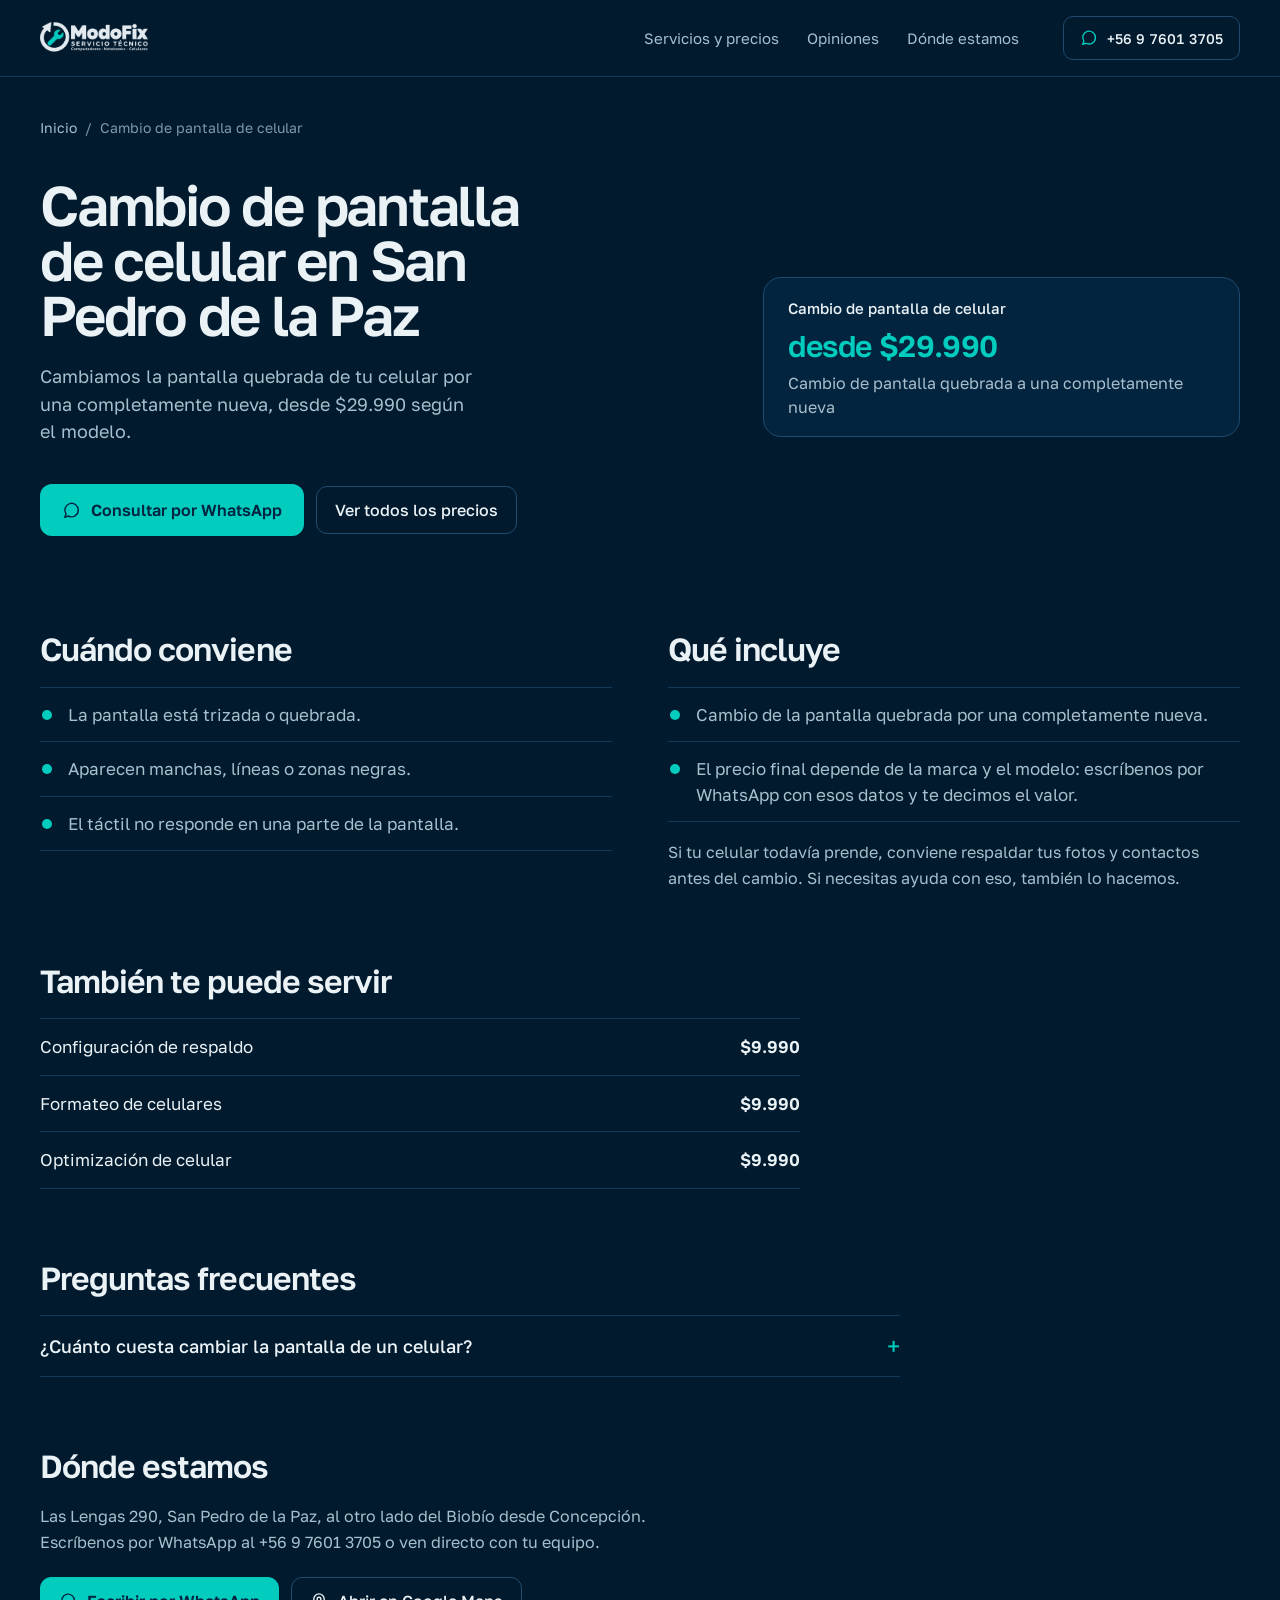
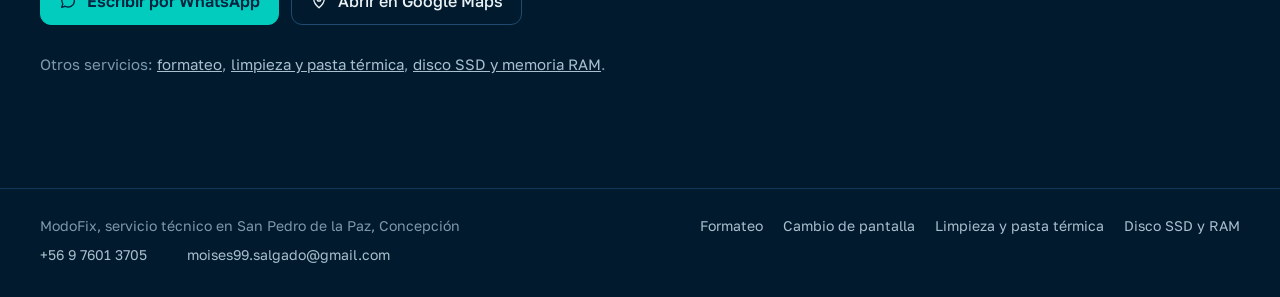
==== cambio-pantalla-celular/index.html @ fa720b04 "Páginas por servicio: formateo, cambio de pantalla, limpieza y pasta térmica, disco SSD y RAM Cada p" ====
<!doctype html>
<html lang="es-CL">
<head>
<meta charset="utf-8">
<meta name="viewport" content="width=device-width, initial-scale=1">
<title>Cambio de pantalla de celular en San Pedro de la Paz | ModoFix</title>
<meta name="description" content="Cambio de pantalla de celular en San Pedro de la Paz desde $29.990, por una pantalla nueva. Envía tu modelo por WhatsApp.">
<link rel="canonical" href="https://modofix.cl/cambio-pantalla-celular/">
<script type="application/ld+json">{"@context":"https://schema.org","@type":"Service","name":"Cambio de pantalla de celular en San Pedro de la Paz","serviceType":"Cambio de pantalla de celular","url":"https://modofix.cl/cambio-pantalla-celular/","description":"Cambiamos la pantalla quebrada de tu celular por una completamente nueva, desde $29.990 según el modelo.","provider":{"@type":"LocalBusiness","@id":"https://modofix.cl/#negocio","name":"ModoFix","url":"https://modofix.cl/","telephone":"+56976013705","address":{"@type":"PostalAddress","streetAddress":"Las Lengas 290","addressLocality":"San Pedro de la Paz","addressRegion":"Región del Biobío","addressCountry":"CL"}},"areaServed":[{"@type":"City","name":"San Pedro de la Paz"},{"@type":"City","name":"Concepción"}],"offers":[{"@type":"Offer","priceCurrency":"CLP","itemOffered":{"@type":"Service","name":"Cambio de pantalla de celular","description":"Cambio de pantalla quebrada a una completamente nueva"},"priceSpecification":{"@type":"PriceSpecification","minPrice":29990,"priceCurrency":"CLP"}}]}</script>
<script type="application/ld+json">{"@context":"https://schema.org","@type":"BreadcrumbList","itemListElement":[{"@type":"ListItem","position":1,"name":"Inicio","item":"https://modofix.cl/"},{"@type":"ListItem","position":2,"name":"Cambio de pantalla de celular","item":"https://modofix.cl/cambio-pantalla-celular/"}]}</script>
<script type="application/ld+json">{"@context":"https://schema.org","@type":"FAQPage","mainEntity":[{"@type":"Question","name":"¿Cuánto cuesta cambiar la pantalla de un celular?","acceptedAnswer":{"@type":"Answer","text":"El cambio de pantalla de celular parte en $29.990 y se cambia la pantalla quebrada por una completamente nueva. El precio final depende del modelo: escríbenos por WhatsApp con la marca y el modelo de tu celular y te decimos el valor."}}]}</script>
<meta name="theme-color" content="#011A2E">
<meta property="og:type" content="website">
<meta property="og:locale" content="es_CL">
<meta property="og:site_name" content="ModoFix">
<meta property="og:url" content="https://modofix.cl/cambio-pantalla-celular/">
<meta property="og:title" content="Cambio de pantalla de celular en San Pedro de la Paz | ModoFix">
<meta property="og:description" content="Cambio de pantalla de celular en San Pedro de la Paz desde $29.990, por una pantalla nueva. Envía tu modelo por WhatsApp.">
<meta property="og:image" content="https://modofix.cl/assets/img/og.jpg">
<meta property="og:image:width" content="1200">
<meta property="og:image:height" content="630">
<meta property="og:image:alt" content="ModoFix, servicio técnico de computadores, notebooks y celulares en San Pedro de la Paz">
<meta name="twitter:card" content="summary_large_image">
<link rel="icon" href="/assets/img/favicon.png" sizes="48x48">
<link rel="apple-touch-icon" href="/assets/img/apple-touch-icon.png">
<link rel="preconnect" href="https://fonts.googleapis.com">
<link rel="preconnect" href="https://fonts.gstatic.com" crossorigin>
<link href="https://fonts.googleapis.com/css2?family=Golos+Text:wght@400;500;600;700&amp;display=swap" rel="stylesheet">
<link rel="stylesheet" href="/assets/css/site.css">
<script>document.documentElement.classList.add('js');</script>
</head>
<body>
<div class="mf">
<a class="mf-skip" href="#main">Saltar al contenido</a>
<header class="mf-top">
  <div class="mf-wrap mf-top__in">
    <a class="mf-brand" href="/" aria-label="ModoFix, inicio"><img class="mf-logo" src="/assets/img/modofix-logo-claro.png" width="569" height="168" alt="ModoFix"></a>
    <nav class="mf-nav" aria-label="Secciones">
      <a href="/#servicios">Servicios y precios</a>
      <a href="/#opiniones">Opiniones</a>
      <a href="/#ubicacion">Dónde estamos</a>
    </nav>
    <a class="mf-top__wa" href="https://wa.me/56976013705" target="_blank" rel="noopener"><svg viewBox="0 0 24 24" fill="none" stroke="currentColor" stroke-width="1.8" stroke-linecap="round" stroke-linejoin="round" aria-hidden="true"><path d="M20.5 11.6a8.4 8.4 0 0 1-12.3 7.4L3.5 20.5l1.6-4.5a8.4 8.4 0 1 1 15.4-4.4z"></path></svg><span>+56 9 7601 3705</span></a>
  </div>
</header>
<main id="main" class="mf-svc">
  <div class="mf-wrap">
    <nav class="mf-crumbs" aria-label="Ruta"><a href="/">Inicio</a><span aria-hidden="true">/</span><span aria-current="page">Cambio de pantalla de celular</span></nav>
    <div class="mf-svc__top">
      <div>
        <h1 class="mf-h1 mf-svc__h1">Cambio de pantalla de celular en San Pedro de la Paz</h1>
        <p class="mf-sub">Cambiamos la pantalla quebrada de tu celular por una completamente nueva, desde $29.990 según el modelo.</p>
        <div class="mf-404__actions">
          <a class="mf-cta" href="https://wa.me/56976013705?text=Hola%20ModoFix%2C%20quiero%20cambiar%20la%20pantalla%20de%20mi%20celular.%20Marca%20y%20modelo%3A%20" target="_blank" rel="noopener"><svg viewBox="0 0 24 24" fill="none" stroke="currentColor" stroke-width="1.8" stroke-linecap="round" stroke-linejoin="round" aria-hidden="true"><path d="M20.5 11.6a8.4 8.4 0 0 1-12.3 7.4L3.5 20.5l1.6-4.5a8.4 8.4 0 1 1 15.4-4.4z"></path></svg>Consultar por WhatsApp</a>
          <a class="mf-btn" href="/#servicios">Ver todos los precios</a>
        </div>
      </div>
      <div class="mf-card mf-svc__price"><dl><div class="mf-card__row"><dt>Cambio de pantalla de celular</dt><dd><strong>desde $29.990</strong>Cambio de pantalla quebrada a una completamente nueva</dd></div></dl></div>
    </div>

    <section class="mf-svc__grid" aria-label="Detalle del servicio">
      <div class="mf-svc__sec">
        <h2 class="mf-svc__h2">Cuándo conviene</h2>
        <ul class="mf-svc__list"><li>La pantalla está trizada o quebrada.</li><li>Aparecen manchas, líneas o zonas negras.</li><li>El táctil no responde en una parte de la pantalla.</li></ul>
      </div>
      <div class="mf-svc__sec">
        <h2 class="mf-svc__h2">Qué incluye</h2>
        <ul class="mf-svc__list"><li>Cambio de la pantalla quebrada por una completamente nueva.</li><li>El precio final depende de la marca y el modelo: escríbenos por WhatsApp con esos datos y te decimos el valor.</li></ul>
        <p class="mf-svc__note">Si tu celular todavía prende, conviene respaldar tus fotos y contactos antes del cambio. Si necesitas ayuda con eso, también lo hacemos.</p>
      </div>
    </section>

    <section class="mf-svc__sec mf-svc__rel" aria-labelledby="rel-h">
      <h2 class="mf-svc__h2" id="rel-h">También te puede servir</h2>
      <ul class="mf-svc__rows"><li><span>Configuración de respaldo</span><span class="mf-svc__p">$9.990</span></li><li><span>Formateo de celulares</span><span class="mf-svc__p">$9.990</span></li><li><span>Optimización de celular</span><span class="mf-svc__p">$9.990</span></li></ul>
    </section>

    <section class="mf-svc__sec" aria-labelledby="faq-h"><h2 class="mf-svc__h2" id="faq-h">Preguntas frecuentes</h2><div class="mf-faq__list"><details class="mf-faq__item"><summary>¿Cuánto cuesta cambiar la pantalla de un celular?</summary><p>El cambio de pantalla de celular parte en $29.990 y se cambia la pantalla quebrada por una completamente nueva. El precio final depende del modelo: escríbenos por WhatsApp con la marca y el modelo de tu celular y te decimos el valor.</p></details></div></section>

    <section class="mf-svc__sec mf-svc__where" aria-labelledby="where-h">
      <h2 class="mf-svc__h2" id="where-h">Dónde estamos</h2>
      <p class="mf-svc__note">Las Lengas 290, San Pedro de la Paz, al otro lado del Biobío desde Concepción. Escríbenos por WhatsApp al +56 9 7601 3705 o ven directo con tu equipo.</p>
      <div class="mf-404__actions">
        <a class="mf-btn mf-btn--teal" href="https://wa.me/56976013705?text=Hola%20ModoFix%2C%20quiero%20cambiar%20la%20pantalla%20de%20mi%20celular.%20Marca%20y%20modelo%3A%20" target="_blank" rel="noopener"><svg viewBox="0 0 24 24" fill="none" stroke="currentColor" stroke-width="1.8" stroke-linecap="round" stroke-linejoin="round" aria-hidden="true"><path d="M20.5 11.6a8.4 8.4 0 0 1-12.3 7.4L3.5 20.5l1.6-4.5a8.4 8.4 0 1 1 15.4-4.4z"></path></svg>Escribir por WhatsApp</a>
        <a class="mf-btn" href="https://www.google.com/maps/search/?api=1&amp;query=Las+Lengas+290%2C+San+Pedro+de+la+Paz" target="_blank" rel="noopener"><svg viewBox="0 0 24 24" fill="none" stroke="currentColor" stroke-width="1.8" stroke-linecap="round" stroke-linejoin="round" aria-hidden="true"><path d="M12 21s-7-6.2-7-11.5a7 7 0 0 1 14 0C19 14.8 12 21 12 21z"></path><circle cx="12" cy="9.5" r="2.5"></circle></svg>Abrir en Google Maps</a>
      </div>
      <p class="mf-svc__more">Otros servicios: <a href="/formateo-notebook-pc/">formateo</a>, <a href="/limpieza-pasta-termica/">limpieza y pasta térmica</a>, <a href="/disco-ssd-memoria-ram/">disco SSD y memoria RAM</a>.</p>
    </section>
  </div>
</main>
<footer class="mf-foot2">
  <div class="mf-wrap mf-foot2__in">
    <p>ModoFix, servicio técnico en San Pedro de la Paz, Concepción</p>
    <nav class="mf-foot2__nav" aria-label="Servicios"><a href="/formateo-notebook-pc/">Formateo</a><a href="/cambio-pantalla-celular/">Cambio de pantalla</a><a href="/limpieza-pasta-termica/">Limpieza y pasta térmica</a><a href="/disco-ssd-memoria-ram/">Disco SSD y RAM</a></nav>
    <p><a href="https://wa.me/56976013705" target="_blank" rel="noopener">+56 9 7601 3705</a><span aria-hidden="true">  </span><a href="mailto:moises99.salgado@gmail.com">moises99.salgado@gmail.com</a></p>
  </div>
</footer>
</div>
</body>
</html>
---- assets/css/site.css ----
/* modofix.cl · estilos del sitio (diseño Buscador con portada Despiece) */
.mf {
  --bg: #011A2E;
  --bg-2: #00162A;
  --panel: #03243F;
  --raise: #082F50;
  --line: #12395A;
  --line-2: #1F4B70;
  --text: #EAF2F6;
  --text-2: #A9BFCD;
  --text-3: #7F99AC;
  --teal: #01CCBD;
  --teal-2: #6FE6DC;
  --navy: #012541;
  --bubble: #0C3A57;
  min-height: 100vh;
  background: var(--bg);
  color: var(--text);
  font-family: 'Golos Text', system-ui, -apple-system, 'Segoe UI', sans-serif;
  font-size: 16px;
  line-height: 1.5;
  -webkit-font-smoothing: antialiased;
}
.mf *, .mf *::before, .mf *::after { box-sizing: border-box; }
:where(.mf) :where(h1, h2, h3, p, ul, ol, dl, dd, figure, blockquote) { margin: 0; }
:where(.mf) :where(ul, ol) { padding: 0; list-style: none; }
:where(.mf) a { color: inherit; }
:where(.mf) :where(button, input, textarea) { font: inherit; color: inherit; }
.mf a:focus-visible, .mf button:focus-visible { outline: 2px solid var(--teal); outline-offset: 2px; }
.mf-wrap { max-width: 1264px; margin: 0 auto; padding: 0 32px; }
.mf-sr { position: absolute; width: 1px; height: 1px; overflow: hidden; clip: rect(0 0 0 0); white-space: nowrap; }
.mf svg { flex: none; }

/* header */
.mf-top { border-bottom: 1px solid var(--line); }
.mf-top__in { display: flex; align-items: center; gap: 24px; min-height: 76px; }
.mf-logo { display: block; height: 32px; width: auto; }
.mf-top__note { margin-left: auto; font-size: 14px; color: var(--text-2); }
.mf-top__wa {
  display: inline-flex; align-items: center; gap: 9px; min-height: 44px; padding: 0 16px;
  border: 1px solid var(--line-2); border-radius: 10px; text-decoration: none;
  font-size: 14px; font-weight: 500; font-variant-numeric: tabular-nums; transition: border-color .15s, background-color .15s;
}
.mf-top__wa svg { width: 18px; height: 18px; color: var(--teal); }
.mf-top__wa:hover { border-color: var(--teal); background: var(--raise); }

/* hero */
.mf-hero { padding: 76px 0 0; }
.mf-hero__head { display: grid; grid-template-columns: minmax(0, 7fr) minmax(0, 5fr); column-gap: 56px; align-items: end; }
.mf-h1 { font-weight: 600; font-size: 72px; line-height: .98; letter-spacing: -0.04em; text-wrap: balance; }
.mf-sub { max-width: 42ch; padding-bottom: 8px; font-size: 18px; line-height: 1.55; color: var(--text-2); text-wrap: pretty; }
.mf-work { display: grid; grid-template-columns: minmax(0, 1fr) 384px; column-gap: 28px; align-items: start; margin-top: 48px; }
.mf-main { min-width: 0; }

/* the palette */
.mf-pal {
  background: var(--panel); border: 1px solid var(--line-2); border-radius: 18px; overflow: hidden;
  box-shadow: inset 0 1px 0 rgba(255, 255, 255, .05), 0 48px 90px -48px rgba(0, 0, 0, .75);
  transition: border-color .2s, box-shadow .2s;
}
.mf-pal:focus-within {
  border-color: rgba(1, 204, 189, .7);
  box-shadow: inset 0 1px 0 rgba(255, 255, 255, .05), 0 0 0 4px rgba(1, 204, 189, .14), 0 48px 90px -48px rgba(0, 0, 0, .75);
}
.mf-search { display: flex; align-items: center; gap: 14px; min-height: 74px; padding: 0 16px 0 24px; border-bottom: 1px solid var(--line); }
.mf-search > svg { width: 22px; height: 22px; color: var(--text-3); }
.mf-input {
  flex: 1; min-width: 0; height: 72px; padding: 0; border: 0; background: transparent; outline: none;
  font-size: 22px; letter-spacing: -0.01em; caret-color: var(--teal);
}
.mf-input::placeholder { color: var(--text-3); opacity: 1; }
.mf-clear {
  display: inline-flex; align-items: center; gap: 10px; min-height: 40px; padding: 0 8px 0 12px; cursor: pointer;
  border: 0; border-radius: 8px; background: transparent; color: var(--text-2); font-size: 14px;
}
.mf-clear:hover { background: var(--raise); color: var(--text); }
.mf-kbd {
  display: inline-grid; place-items: center; min-width: 26px; height: 24px; padding: 0 7px;
  border: 1px solid var(--line-2); border-bottom-width: 2px; border-radius: 6px; background: var(--raise);
  color: var(--text-2); font-size: 12px; font-weight: 500; line-height: 1;
}
.mf-scopes { display: flex; gap: 8px; padding: 12px 16px; border-bottom: 1px solid var(--line); overflow-x: auto; scrollbar-width: none; }
.mf-scopes::-webkit-scrollbar { display: none; }
.mf-scope {
  flex: none; display: inline-flex; align-items: center; gap: 8px; min-height: 38px; padding: 0 13px; cursor: pointer;
  border: 1px solid var(--line-2); border-radius: 999px; background: transparent; color: var(--text-2);
  font-size: 14px; font-weight: 500; transition: background-color .15s, color .15s, border-color .15s;
}
.mf-scope span { color: var(--text-3); font-variant-numeric: tabular-nums; }
.mf-scope:hover { border-color: var(--text-3); color: var(--text); }
.mf-scope[aria-pressed="true"] { background: var(--text); border-color: var(--text); color: var(--navy); }
.mf-scope[aria-pressed="true"] span { color: #3D566A; }

.mf-results { min-height: 180px; }
.mf-boot { display: grid; gap: 12px; padding: 22px 24px 26px; font-size: 15px; color: var(--text-2); }
.mf-boot__line { display: flex; align-items: center; gap: 12px; opacity: .3; transition: opacity .3s; }
.mf-boot__line.is-now, .mf-boot__line.is-done { opacity: 1; }
.mf-boot__line b { margin-left: auto; font-weight: 600; color: var(--text); font-variant-numeric: tabular-nums; }
.mf-boot__icon { position: relative; width: 18px; height: 18px; border-radius: 50%; border: 2px solid var(--line-2); }
.mf-boot__line.is-now .mf-boot__icon { border-color: var(--line-2); border-top-color: var(--teal); }
.mf-boot__line.is-done .mf-boot__icon { border-color: var(--teal); background: var(--teal); }
.mf-boot__line.is-done .mf-boot__icon::after {
  content: ''; position: absolute; left: 4px; top: 4px; width: 7px; height: 4px;
  border: 2px solid var(--navy); border-top: 0; border-right: 0; transform: rotate(-45deg);
}
.mf-list { padding: 8px; }
.mf-group + .mf-group { margin-top: 4px; }
.mf-group__h { display: flex; justify-content: space-between; gap: 12px; padding: 12px 14px 6px; font-size: 13px; font-weight: 500; color: var(--text-3); }
.mf-row {
  display: grid; grid-template-columns: 24px minmax(0, 1fr) auto 64px; align-items: center; column-gap: 16px;
  width: 100%; padding: 11px 14px; cursor: pointer; text-align: left;
  border: 0; border-radius: 11px; background: transparent;
}
.mf-row.is-active { background: var(--raise); box-shadow: inset 0 0 0 1px var(--line-2); }
.mf-tick { display: grid; place-items: center; width: 22px; height: 22px; border-radius: 50%; border: 1.5px solid var(--line-2); transition: background-color .15s, border-color .15s; }
.mf-row.is-active .mf-tick { border-color: var(--text-3); }
.mf-row.is-on .mf-tick { border-color: var(--teal); background: var(--teal); }
.mf-row.is-on .mf-tick::after {
  content: ''; width: 9px; height: 5px; border: 2px solid var(--navy); border-top: 0; border-right: 0; transform: translateY(-1px) rotate(-45deg);
}
.mf-row__text { min-width: 0; }
.mf-row__name { display: block; font-size: 16px; font-weight: 500; line-height: 1.35; color: var(--text); }
.mf-row__name mark { padding: 0 1px; border-radius: 3px; background: rgba(1, 204, 189, .22); color: var(--teal-2); }
.mf-row__tag {
  display: inline-block; margin-left: 10px; padding: 0 8px; border: 1px solid rgba(1, 204, 189, .4); border-radius: 999px;
  font-size: 12px; font-weight: 500; line-height: 20px; color: var(--teal-2); vertical-align: 1px;
}
.mf-row__desc { display: block; margin-top: 2px; overflow: hidden; white-space: nowrap; text-overflow: ellipsis; font-size: 14px; color: var(--text-3); }
.mf-row.is-active .mf-row__desc { color: var(--text-2); }
.mf-row__price { text-align: right; font-weight: 600; font-size: 16px; font-variant-numeric: tabular-nums; white-space: nowrap; }
.mf-row__price small { display: block; font-size: 12px; font-weight: 400; line-height: 1.2; color: var(--text-3); }
.mf-row__key { display: flex; justify-content: flex-end; visibility: hidden; }
.mf-row.is-active .mf-row__key { visibility: visible; }
.mf-empty { padding: 26px 20px 28px; }
.mf-empty__t { font-size: 18px; font-weight: 500; }
.mf-empty p + p { margin-top: 6px; color: var(--text-2); }
.mf-empty__btn {
  display: inline-flex; align-items: center; gap: 10px; min-height: 44px; margin-top: 16px; padding: 0 16px; cursor: pointer;
  border: 1px solid var(--teal); border-radius: 10px; background: transparent; color: var(--text); font-weight: 500;
}
.mf-empty__btn:hover { background: rgba(1, 204, 189, .12); }
.mf-foot { display: flex; align-items: center; gap: 22px; padding: 12px 20px; border-top: 1px solid var(--line); font-size: 13px; color: var(--text-3); }
.mf-foot__k { display: inline-flex; align-items: center; gap: 6px; }
.mf-foot__count { margin-left: auto; font-variant-numeric: tabular-nums; }
.mf-try { display: flex; flex-wrap: wrap; align-items: center; gap: 8px; margin-top: 18px; font-size: 14px; color: var(--text-3); }
.mf-try > span { margin-right: 4px; }
.mf-try button {
  min-height: 38px; padding: 0 13px; cursor: pointer; border: 1px dashed var(--line-2); border-radius: 9px;
  background: transparent; color: var(--text-2); font-size: 14px; transition: border-color .15s, color .15s;
}
.mf-try button:hover { border-style: solid; border-color: var(--teal); color: var(--text); }

/* the message */
.mf-order {
  position: sticky; top: 24px; padding: 22px; border: 1px solid var(--line-2); border-radius: 18px; background: var(--panel);
}
.mf-order__h { font-size: 17px; font-weight: 600; }
.mf-order__to { margin-top: 2px; font-size: 13px; color: var(--text-3); }
.mf-bubble {
  margin-top: 16px; padding: 14px 16px; border-radius: 16px 16px 4px 16px; background: var(--bubble);
  font-size: 15px; line-height: 1.5; color: var(--text);
}
.mf-bubble.is-empty { background: transparent; border: 1px dashed var(--line-2); color: var(--text-3); border-radius: 14px; }
.mf-lines { margin-top: 18px; border-top: 1px solid var(--line); }
.mf-line { display: grid; grid-template-columns: minmax(0, 1fr) auto 40px; align-items: center; column-gap: 10px; padding: 7px 0; border-bottom: 1px solid var(--line); font-size: 14px; }
.mf-line__name { line-height: 1.35; }
.mf-line__price { font-weight: 600; font-variant-numeric: tabular-nums; white-space: nowrap; }
.mf-line__x {
  display: grid; place-items: center; width: 40px; height: 40px; padding: 0; cursor: pointer;
  border: 0; border-radius: 9px; background: transparent; color: var(--text-3);
}
.mf-line__x svg { width: 16px; height: 16px; }
.mf-line__x:hover { background: var(--raise); color: var(--text); }
.mf-sum { display: flex; justify-content: space-between; align-items: baseline; gap: 12px; margin-top: 16px; }
.mf-sum__k { font-size: 14px; color: var(--text-2); }
.mf-sum__v { font-size: 30px; font-weight: 700; letter-spacing: -0.03em; font-variant-numeric: tabular-nums; }
.mf-sum__v small { margin-right: 6px; font-size: 13px; font-weight: 400; letter-spacing: 0; color: var(--text-3); }
.mf-send {
  display: flex; align-items: center; justify-content: center; gap: 10px; min-height: 54px; margin-top: 18px; padding: 0 18px;
  border-radius: 12px; background: var(--teal); text-decoration: none; font-weight: 600; font-size: 16px; transition: background-color .15s;
}
.mf .mf-send { color: var(--navy); }
.mf-send svg { width: 19px; height: 19px; }
.mf-send:hover { background: #33DCCF; }
.mf-clearall {
  display: block; min-height: 40px; margin: 8px auto 0; padding: 0 12px; cursor: pointer;
  border: 0; border-radius: 8px; background: transparent; color: var(--text-3); font-size: 14px;
}
.mf-clearall:hover { color: var(--text); background: var(--raise); }

/* where */
.mf-where { margin-top: 112px; border-top: 1px solid var(--line); background: var(--bg-2); }
.mf-where__in { display: grid; grid-template-columns: minmax(0, 5fr) minmax(0, 7fr); column-gap: 56px; align-items: start; padding-top: 76px; padding-bottom: 84px; }
.mf-h2 { font-size: 44px; font-weight: 600; line-height: 1.02; letter-spacing: -0.035em; }
.mf-where__p { margin-top: 16px; max-width: 40ch; font-size: 17px; color: var(--text-2); }
.mf-card { overflow: hidden; border: 1px solid var(--line-2); border-radius: 18px; background: var(--panel); }
.mf-card__row { display: grid; grid-template-columns: 140px minmax(0, 1fr); column-gap: 16px; padding: 17px 24px; border-bottom: 1px solid var(--line); }
.mf-card__row dt { font-size: 14px; color: var(--text-3); padding-top: 2px; }
.mf-card__row dd { font-size: 16px; color: var(--text-2); }
.mf-card__row dd strong { display: block; font-size: 24px; font-weight: 600; letter-spacing: -0.02em; color: var(--text); }
.mf-card__actions { display: flex; flex-wrap: wrap; gap: 10px; padding: 18px 24px 22px; }
.mf-btn {
  display: inline-flex; align-items: center; gap: 10px; min-height: 48px; padding: 0 18px;
  border: 1px solid var(--line-2); border-radius: 11px; text-decoration: none; font-weight: 500; transition: border-color .15s, background-color .15s;
}
.mf-btn svg { width: 18px; height: 18px; }
.mf-btn:hover { border-color: var(--text-3); background: var(--raise); }
.mf .mf-btn--teal { background: var(--teal); border-color: var(--teal); color: var(--navy); font-weight: 600; }
.mf-btn--teal:hover { background: #33DCCF; }
.mf-foot2 { border-top: 1px solid var(--line); }
.mf-foot2__in { display: flex; flex-wrap: wrap; justify-content: space-between; gap: 8px 24px; padding-top: 26px; padding-bottom: 32px; font-size: 14px; color: var(--text-3); }
.mf-bar { display: none; }

/* motion */
@media (prefers-reduced-motion: no-preference) {
  .mf-boot__line.is-now .mf-boot__icon { animation: mf-spin .7s linear infinite; }
  .mf-list { animation: mf-in .45s cubic-bezier(.2, .7, .2, 1) both; }
  .mf-row.is-on .mf-tick { animation: mf-pop .28s cubic-bezier(.3, 1.6, .5, 1); }
}
@keyframes mf-spin { to { transform: rotate(360deg); } }
@keyframes mf-in { from { opacity: 0; transform: translateY(6px); } }
@keyframes mf-pop { 0% { transform: scale(.6); } 100% { transform: scale(1); } }

@media (max-width: 1100px) {
  .mf-work { grid-template-columns: minmax(0, 1fr) 340px; }
  .mf-h1 { font-size: 60px; }
}

/* phone */
@media (max-width: 820px) {
  .mf { font-size: 15px; }
  .mf-wrap { padding: 0 16px; }
  .mf-top__in { min-height: 64px; gap: 12px; }
  .mf-logo { height: 26px; }
  .mf-top__note { display: none; }
  .mf-top__wa { margin-left: auto; padding: 0 12px; }
  .mf-hero { padding-top: 40px; }
  .mf-hero__head { grid-template-columns: minmax(0, 1fr); row-gap: 14px; }
  .mf-h1 { font-size: 42px; line-height: 1.02; }
  .mf-sub { font-size: 16px; padding-bottom: 0; }
  .mf-work { grid-template-columns: minmax(0, 1fr); row-gap: 28px; margin-top: 28px; }
  .mf-pal { border-radius: 16px; }
  .mf-search { min-height: 62px; padding: 0 8px 0 16px; gap: 10px; }
  .mf-input { height: 60px; font-size: 18px; }
  .mf-clear .mf-kbd { display: none; }
  .mf-clear { min-height: 44px; }
  .mf-scopes { padding: 10px 12px; }
  .mf-scope { min-height: 44px; }
  .mf-list { padding: 6px; }
  .mf-row { grid-template-columns: 22px minmax(0, 1fr) auto; column-gap: 12px; padding: 12px 10px; align-items: start; }
  .mf-tick { margin-top: 1px; }
  .mf-row__key { display: none; }
  .mf-row__desc { white-space: normal; }
  .mf-row__name { font-size: 15px; }
  .mf-foot__k { display: none; }
  .mf-try button { min-height: 44px; }
  .mf-order { position: static; padding: 18px; }
  .mf-where { margin-top: 64px; }
  .mf-where__in { grid-template-columns: minmax(0, 1fr); row-gap: 24px; padding-top: 48px; padding-bottom: 56px; }
  .mf-h2 { font-size: 34px; }
  .mf-card__row { grid-template-columns: minmax(0, 1fr); row-gap: 2px; padding: 14px 18px; }
  .mf-card__actions { padding: 14px 18px 18px; }
  .mf-card__actions .mf-btn { flex: 1 1 100%; justify-content: center; }
  .mf-foot2__in { flex-direction: column; padding-bottom: 24px; }
  .mf-bar {
    display: flex; position: sticky; bottom: 0; z-index: 5; align-items: center; gap: 12px;
    padding: 12px 16px calc(12px + env(safe-area-inset-bottom, 0px));
    background: var(--panel); border-top: 1px solid var(--line-2);
  }
  .mf-bar__info { flex: 1; min-width: 0; }
  .mf-bar__n { font-size: 13px; line-height: 1.3; color: var(--text-3); }
  .mf-bar__sum { font-size: 21px; font-weight: 700; line-height: 1.2; letter-spacing: -0.02em; font-variant-numeric: tabular-nums; }
  .mf-bar__sum small { margin-right: 4px; font-size: 12px; font-weight: 400; color: var(--text-3); letter-spacing: 0; }
  .mf-bar__hint { font-size: 14px; line-height: 1.35; color: var(--text-2); }
  .mf-bar .mf-send { margin-top: 0; min-height: 48px; font-size: 15px; padding: 0 16px; }
}

/* ---------- hero with the exploded drawing (from Despiece), on navy ---------- */
.mf-hero { padding: 60px 0 44px; }
.mf-hero__grid { display: grid; grid-template-columns: minmax(0, 5fr) minmax(0, 7fr); column-gap: 48px; align-items: center; }
.mf-hero__text .mf-sub { margin-top: 22px; padding-bottom: 0; }
.mf .mf-cta {
  display: inline-flex; align-items: center; gap: 10px; min-height: 52px; margin-top: 30px; padding: 0 22px;
  border-radius: 12px; background: var(--teal); color: var(--navy); font-weight: 600; font-size: 16px; text-decoration: none;
  transition: background-color .15s;
}
.mf-cta svg { width: 19px; height: 19px; }
.mf-cta:hover { background: #33DCCF; }
.mf-fig { position: relative; margin: 0; }
.mf-art { position: relative; width: 100%; }
.mf-svg { position: absolute; inset: 0; width: 100%; height: 100%; overflow: visible; }
.mf-fig__cap { margin-top: 12px; text-align: right; font-size: 13px; color: var(--text-3); }
.mf-only-touch { display: none; }

.mf-svg .dw-f { fill: #062C4B; }
.mf-svg .dw-s { fill: #021C33; }
.mf-svg .dw-scr { fill: #021627; }
.mf-svg .dw-win { fill: #0C3B5B; }
.mf-svg .dw-key { fill: #07304F; }
.mf-svg .dw-pad { fill: #072E4D; }
.mf-svg .dw-bat { fill: #052845; }
.mf-svg .dw-app { fill: rgba(1, 204, 189, .14); }
.mf-svg .dw-f, .mf-svg .dw-s, .mf-svg .dw-scr, .mf-svg .dw-win, .mf-svg .dw-key,
.mf-svg .dw-pad, .mf-svg .dw-bat, .mf-svg .dw-app { transition: fill .2s; }
.mf-svg .dw-l, .mf-svg .dw-t, .mf-svg .dw-appl, .mf-svg .dw-pipe, .mf-svg .dw-txt,
.mf-svg .dw-track, .mf-svg .dw-bar, .mf-svg .dw-dash, .mf-svg .dw-lead {
  fill: none; stroke-linejoin: round; stroke-linecap: round; transition: stroke .2s;
}
.mf-svg .dw-l { stroke: #CFE2EC; stroke-width: 1.4; }
.mf-svg .dw-t { stroke: #86A7BB; stroke-width: .9; }
.mf-svg .dw-lid .dw-t { stroke: #6E90A6; }
.mf-svg .dw-appl { stroke: rgba(111, 230, 220, .55); stroke-width: .8; }
.mf-svg .dw-pipe { stroke: #CFE2EC; stroke-width: 6; }
.mf-svg .dw-txt { stroke: #5F8299; stroke-width: 4; }
.mf-svg .dw-track { stroke: #12395A; stroke-width: 6; }
.mf-svg .dw-bar { stroke: var(--teal); stroke-width: 6; }
.mf-svg .dw-dash { stroke: #2E5878; stroke-width: .9; stroke-dasharray: 5 4; }
.mf-svg .dw-lead { stroke: var(--teal); stroke-width: 1.2; }
.mf-svg .dw-dot { fill: var(--teal); stroke: var(--bg); stroke-width: 1.6; paint-order: stroke; }

/* hover only: the layer under the cursor lifts, a service part lights up and says what it is */
.mf-svg .dw-hit { fill: transparent; stroke: none; pointer-events: all; }
.mf-svg .dw-lift { transition: transform .45s cubic-bezier(.2, .75, .25, 1); }
.mf-svg .dw-ex:hover > .dw-lift { transform: translateY(-9px); }
.mf-svg .dw-part:hover .dw-l, .mf-svg .dw-part:hover .dw-t { stroke: var(--teal); }
.mf-svg .dw-part:hover .dw-f, .mf-svg .dw-part:hover .dw-s, .mf-svg .dw-part:hover .dw-win,
.mf-svg .dw-part:hover .dw-bat { fill: #093A4E; }
.mf-svg .dw-part--pantalla:hover .dw-scr { fill: #0B4652; }
.mf-svg .dw-part--celular:hover .dw-app { fill: var(--teal); }
.mf-svg .dw-part--sistema:hover .dw-txt { stroke: var(--teal-2); }
.mf-svg .dw-guides { transition: opacity .3s; }
.mf-art:has(.dw-ex:hover) .dw-guides { opacity: .35; }
.mf-svg g.dw-lead { opacity: 0; transition: opacity .2s, transform .45s cubic-bezier(.2, .75, .25, 1); }
.mf-tag {
  position: absolute; z-index: 1; padding: 7px 11px 6px; border-radius: 9px; background: var(--teal); color: var(--navy);
  white-space: nowrap; pointer-events: none; opacity: 0; transform: translate(-50%, -50%);
  box-shadow: 0 12px 26px -14px rgba(0, 0, 0, .7);
  transition: opacity .2s, transform .45s cubic-bezier(.2, .75, .25, 1);
}
.mf-tag b { display: block; font-size: 13px; font-weight: 600; line-height: 1.2; }
.mf-tag small { display: block; margin-top: 1px; font-size: 12px; line-height: 1.3; color: #0A4B57; }

/* the services block now sits under the drawing */
.mf-svcs { padding-top: 72px; border-top: 1px solid var(--line); }
.mf-svcs__head { display: grid; grid-template-columns: minmax(0, 5fr) minmax(0, 7fr); column-gap: 48px; align-items: end; }
.mf-svcs__p { max-width: 52ch; font-size: 17px; color: var(--text-2); }
.mf-svcs .mf-work { margin-top: 36px; }

/* load sequence from Despiece: the drawing traces itself and the layers settle */
@media (prefers-reduced-motion: no-preference) {
  .mf-svg .dw-l, .mf-svg .dw-t, .mf-svg .dw-appl, .mf-svg .dw-pipe, .mf-svg .dw-txt, .mf-svg .dw-track {
    stroke-dasharray: var(--len);
    animation: mf-draw 1.15s cubic-bezier(.45, 0, .2, 1) both;
    animation-delay: calc(var(--i, 0) * 150ms + 120ms);
  }
  .mf-svg .dw-bar { stroke-dasharray: var(--len); animation: mf-draw 2.6s cubic-bezier(.3, 0, .2, 1) 1.9s both; }
  .mf-svg .dw-f, .mf-svg .dw-s, .mf-svg .dw-scr, .mf-svg .dw-win, .mf-svg .dw-key, .mf-svg .dw-pad, .mf-svg .dw-bat, .mf-svg .dw-app {
    animation: mf-fill .6s ease both;
    animation-delay: calc(var(--i, 0) * 150ms + 680ms);
  }
  .mf-svg .dw-ex { animation: mf-sep 1.5s cubic-bezier(.2, .75, .25, 1) .1s backwards; }
  .mf-svg .dw-dash { animation: mf-fade .5s ease 1.35s both; }
}
@keyframes mf-draw { from { stroke-dashoffset: var(--len); } to { stroke-dashoffset: 0; } }
@keyframes mf-fill { from { fill-opacity: 0; } }
@keyframes mf-sep { from { transform: translateY(var(--sep, 0px)); } }
@keyframes mf-fade { from { opacity: 0; } }

@media (max-width: 820px), (hover: none) {
  .mf-only-desk { display: none; }
  .mf-only-touch { display: inline; }
}
@media (max-width: 820px) {
  .mf-hero { padding: 36px 0 28px; }
  .mf-hero__grid { grid-template-columns: minmax(0, 1fr); row-gap: 26px; }
  .mf .mf-cta { width: 100%; justify-content: center; }
  .mf-fig__cap { text-align: left; }
  .mf-svg .dw-l { stroke-width: 2.6; }
  .mf-svg .dw-t { stroke-width: 1.5; }
  .mf-svg .dw-dash { stroke-width: 1.5; }
  .mf-svg .dw-leaders { display: none; }
  .mf .mf-tag { left: 0 !important; top: 0 !important; transform: none !important; }
  .mf-svcs { padding-top: 48px; }
  .mf-svcs__head { grid-template-columns: minmax(0, 1fr); row-gap: 10px; }
  .mf-svcs__p { font-size: 16px; }
  .mf-svcs .mf-work { margin-top: 24px; }
}

/* ---------- background video in the hero (screen-blended, behind the drawing) ---------- */
.mf-hero { position: relative; isolation: isolate; overflow: hidden; }
.mf-hero__bg { position: absolute; inset: 0; z-index: -1; overflow: hidden; background: var(--bg); pointer-events: none; }
.mf-hero__video, .mf-hero__bg::before {
  position: absolute; top: 0; left: 10%; width: 145%; height: 100%;
  mix-blend-mode: screen; opacity: .55;
}
.mf-hero__video { display: block; object-fit: cover; object-position: 50% 62%; }
.mf-hero__bg::before {
  content: ''; display: none;
  background: url(../video/llama-poster.jpg) 50% 62% / cover no-repeat;
}
/* scrims: the text column stays dark, the top and bottom melt into the page */
.mf-hero__bg::after {
  content: ''; position: absolute; inset: 0;
  background:
    linear-gradient(90deg, #011A2E 0%, rgba(1, 26, 46, .94) 30%, rgba(1, 26, 46, .35) 62%, rgba(1, 26, 46, .2) 100%),
    linear-gradient(180deg, #011A2E 0%, rgba(1, 26, 46, 0) 18%, rgba(1, 26, 46, 0) 70%, #011A2E 100%);
}
.mf-hero.is-still .mf-hero__video { display: none; }
.mf-hero.is-still .mf-hero__bg::before { display: block; }
.mf-still {
  position: absolute; right: 24px; bottom: 20px; z-index: 2; display: grid; place-items: center;
  width: 44px; height: 44px; padding: 0; cursor: pointer; border-radius: 50%;
  border: 1px solid var(--line-2); background: rgba(1, 26, 46, .7); color: var(--text-2);
  transition: color .15s, border-color .15s;
}
.mf-still:hover { color: var(--text); border-color: var(--text-3); }
.mf-still svg { width: 16px; height: 16px; }
.mf-still__play { display: none; }
.mf-hero.is-still .mf-still__pause { display: none; }
.mf-hero.is-still .mf-still__play { display: block; }
@media (prefers-reduced-motion: reduce) {
  .mf-hero__video, .mf-still { display: none; }
  .mf-hero__bg::before { display: block; }
}
@media (max-width: 820px) {
  .mf-hero__video, .mf-hero__bg::before { left: 0; width: 100%; opacity: .5; }
  .mf-hero__video { object-position: 50% 50%; }
  .mf-hero__bg::before { background-position: 50% 50%; }
  .mf-hero__bg::after {
    background: linear-gradient(180deg, #011A2E 0%, rgba(1, 26, 46, .93) 36%, rgba(1, 26, 46, .3) 60%, rgba(1, 26, 46, .25) 86%, #011A2E 100%);
  }
  .mf-still { right: 14px; bottom: 14px; }
}

/* hovered service part: its leader and name tag (generated) */
.mf-art:has(.dw-part--sistema:hover) .dw-lead--sistema { opacity: 1; transform: translateY(-9px); }
.mf-art:has(.dw-part--sistema:hover) .mf-tag--sistema { opacity: 1; transform: translate(-50%, calc(-50% - 9px)); }
.mf-art:has(.dw-part--cpu:hover) .dw-lead--cpu { opacity: 1; transform: translateY(-9px); }
.mf-art:has(.dw-part--cpu:hover) .mf-tag--cpu { opacity: 1; transform: translate(-50%, calc(-50% - 9px)); }
.mf-art:has(.dw-part--ram:hover) .dw-lead--ram { opacity: 1; transform: translateY(-9px); }
.mf-art:has(.dw-part--ram:hover) .mf-tag--ram { opacity: 1; transform: translate(-50%, calc(-50% - 9px)); }
.mf-art:has(.dw-part--disco:hover) .dw-lead--disco { opacity: 1; transform: translateY(-9px); }
.mf-art:has(.dw-part--disco:hover) .mf-tag--disco { opacity: 1; transform: translate(-50%, calc(-50% - 9px)); }
.mf-art:has(.dw-part--bisagras:hover) .dw-lead--bisagras { opacity: 1; transform: translateY(-9px); }
.mf-art:has(.dw-part--bisagras:hover) .mf-tag--bisagras { opacity: 1; transform: translate(-50%, calc(-50% - 9px)); }
.mf-art:has(.dw-part--pantalla:hover) .dw-lead--pantalla { opacity: 1; transform: translateY(-9px); }
.mf-art:has(.dw-part--pantalla:hover) .mf-tag--pantalla { opacity: 1; transform: translate(-50%, calc(-50% - 9px)); }
.mf-art:has(.dw-part--celular:hover) .dw-lead--celular { opacity: 1; transform: translateY(-9px); }
.mf-art:has(.dw-part--celular:hover) .mf-tag--celular { opacity: 1; transform: translate(-50%, calc(-50% - 9px)); }

/* ---------- sitio: base, encabezado, opiniones y 404 ---------- */
[hidden] { display: none !important; }
html { background: #011A2E; scroll-behavior: smooth; }
body { margin: 0; }
@media (prefers-reduced-motion: reduce) { html { scroll-behavior: auto; } }
.mf section[id] { scroll-margin-top: 16px; }
.mf-skip {
  position: absolute; left: 16px; top: -60px; z-index: 20; padding: 10px 14px; border-radius: 8px;
  background: var(--teal); color: var(--navy); font-weight: 600; text-decoration: none; transition: top .15s;
}
.mf-skip:focus { top: 12px; }
.mf-brand { display: block; flex: none; }
.mf-nav { display: flex; gap: 4px; margin-left: auto; }
.mf-nav a {
  display: inline-flex; align-items: center; min-height: 44px; padding: 0 12px; border-radius: 9px;
  color: var(--text-2); font-size: 15px; text-decoration: none; transition: color .15s, background-color .15s;
}
.mf-nav a:hover { color: var(--text); background: var(--raise); }
.mf-top__wa { margin-left: 8px; }
.mf-input { -webkit-appearance: none; appearance: none; }
.mf-input::-webkit-search-cancel-button, .mf-input::-webkit-search-decoration { -webkit-appearance: none; }

/* arranque del buscador: capa sobre la lista, que se desvanece */
.mf-results { position: relative; }
.mf-boot { position: absolute; inset: 0; z-index: 3; margin: 0; align-content: start; background: var(--panel); transition: opacity .4s ease, visibility .4s; }
.mf-boot.is-gone { opacity: 0; visibility: hidden; }

/* opiniones */
.mf-ops { padding-top: 112px; }
.mf-ops__in { display: grid; grid-template-columns: minmax(0, 5fr) minmax(0, 7fr); column-gap: 56px; align-items: start; }
.mf-ops__p { margin-top: 16px; max-width: 40ch; font-size: 17px; color: var(--text-2); }
.mf-reviews { margin-top: 36px; }
.mf-reviews__t { margin: 0; font-size: 15px; font-weight: 600; color: var(--text-2); }
.mf-reviews__empty { margin-top: 10px; padding: 16px 18px; border: 1px dashed var(--line-2); border-radius: 14px; font-size: 15px; color: var(--text-3); }
.mf-reviews__summary { display: flex; align-items: center; gap: 12px; margin-top: 12px; font-size: 15px; color: var(--text-2); }
.mf-reviews__list { display: grid; gap: 12px; margin-top: 16px; }
.mf-review { padding: 18px 20px; border: 1px solid var(--line-2); border-radius: 14px; background: var(--panel); }
.mf-review__stars { display: inline-flex; gap: 2px; }
.mf-review__stars svg { width: 16px; height: 16px; fill: var(--line-2); }
.mf-review__stars svg.is-on { fill: var(--teal); }
.mf-review__text { margin: 10px 0 0; font-size: 16px; line-height: 1.55; color: var(--text); }
.mf-review__who { margin-top: 8px; font-size: 14px; color: var(--text-3); }
.mf-form { padding: 28px; border: 1px solid var(--line-2); border-radius: 18px; background: var(--panel); }
.mf-form__h { margin: 0; font-size: 20px; font-weight: 600; }
.mf-field { margin-top: 18px; }
.mf-field label, .mf-rating legend { display: block; margin-bottom: 8px; padding: 0; font-size: 14px; font-weight: 500; color: var(--text-2); }
.mf-field input, .mf-field textarea {
  display: block; width: 100%; padding: 12px 14px; border: 1px solid var(--line-2); border-radius: 10px;
  background: var(--bg); color: var(--text); font: inherit; font-size: 16px; line-height: 1.45;
}
.mf-field textarea { min-height: 116px; resize: vertical; }
.mf-field input::placeholder, .mf-field textarea::placeholder { color: var(--text-3); opacity: 1; }
.mf-field input:focus, .mf-field textarea:focus { outline: none; border-color: var(--teal); box-shadow: 0 0 0 3px rgba(1, 204, 189, .18); }
.mf-field [aria-invalid="true"] { border-color: #F28B82; }
.mf-rating { margin: 18px 0 0; padding: 0; border: 0; min-width: 0; }
.mf-stars { display: flex; gap: 2px; }
.mf-stars input { position: absolute; width: 1px; height: 1px; margin: 0; opacity: 0; }
.mf-star { display: grid; place-items: center; width: 44px; height: 44px; border-radius: 10px; cursor: pointer; color: var(--line-2); }
.mf-star svg { width: 30px; height: 30px; fill: currentColor; transition: transform .15s; }
.mf-star:hover svg { transform: scale(1.1); }
.mf-stars input:focus-visible + .mf-star { outline: 2px solid var(--teal); outline-offset: 1px; }
.mf-stars:has(input:nth-of-type(1):checked) .mf-star:nth-of-type(-n+1),
.mf-stars:has(input:nth-of-type(2):checked) .mf-star:nth-of-type(-n+2),
.mf-stars:has(input:nth-of-type(3):checked) .mf-star:nth-of-type(-n+3),
.mf-stars:has(input:nth-of-type(4):checked) .mf-star:nth-of-type(-n+4),
.mf-stars:has(input:nth-of-type(5):checked) .mf-star:nth-of-type(-n+5) { color: var(--teal); }
.mf-rating__text { margin-top: 6px; font-size: 14px; color: var(--text-3); }
.mf-rating[data-invalid] .mf-rating__text { color: #F28B82; }
.mf-form > .mf-btn--teal { width: 100%; justify-content: center; min-height: 52px; margin-top: 24px; }
.mf-form__help { margin-top: 12px; font-size: 14px; color: var(--text-3); }
.mf-form__help[data-state="error"] { color: #F28B82; }
.mf-result { margin-top: 18px; padding: 16px 18px; border-radius: 14px; background: var(--bubble); }
.mf-result__label { font-weight: 600; }
.mf-result__text { margin-top: 8px; font-size: 15px; white-space: pre-line; color: var(--text-2); }
.mf-result .mf-btn { margin-top: 14px; }
.mf-small { margin-top: 8px; font-size: 13px; color: var(--text-3); }
.mf-sr { position: absolute; width: 1px; height: 1px; overflow: hidden; clip: rect(0 0 0 0); white-space: nowrap; }

/* ubicación y pie */
.mf-card__row dd a { color: var(--text); }
.mf-foot2__in p:last-child { display: flex; flex-wrap: wrap; gap: 6px 20px; }
.mf-foot2 a { color: var(--text-2); text-decoration: none; }
.mf-foot2 a:hover { color: var(--text); text-decoration: underline; }

/* 404 */
.mf-404 { padding: 120px 0 150px; }
.mf-404__code { font-size: 15px; font-weight: 600; color: var(--teal-2); }
.mf-404 .mf-h1 { margin-top: 12px; }
.mf-404 .mf-sub { margin-top: 18px; max-width: 46ch; }
.mf-404__actions { display: flex; flex-wrap: wrap; gap: 12px; margin-top: 30px; }
.mf-404 .mf-cta { margin-top: 0; }

@media (max-width: 1100px) {
  .mf-nav a { padding: 0 9px; font-size: 14px; }
}
@media (max-width: 820px) {
  .mf-nav { display: none; }
  .mf-top__wa { margin-left: auto; }
  .mf-ops { padding-top: 72px; }
  .mf-ops__in { grid-template-columns: minmax(0, 1fr); row-gap: 28px; }
  .mf-form { padding: 20px; }
  .mf-where { margin-top: 72px; }
  .mf-404 { padding: 72px 0 96px; }
}

/* filtros en dos líneas si no caben (escritorio); en celular se deslizan */
@media (min-width: 821px) {
  .mf-scopes { flex-wrap: wrap; overflow: visible; }
}
/* en pantallas táctiles no hay fila "activa" de teclado */
@media (hover: none) {
  .mf-row.is-active { background: transparent; box-shadow: none; }
  .mf-row.is-active .mf-row__desc { color: var(--text-3); }
  .mf-row.is-active .mf-row__key { visibility: hidden; }
}

/* ---------- portada: la llama que mira hacia el cursor ----------
   El video va alineado con el contenido (no con la ventana) y se funde con el fondo
   (mix-blend-mode: screen): el negro del video desaparece y queda solo la llama con su luz. */
.mf-hero__stage { position: absolute; top: 0; bottom: 0; left: 0; right: 0; max-width: 1264px; margin: 0 auto; }
.mf-hero__bg::before { display: none !important; }
.mf-llama { position: absolute; bottom: 0; right: -10%; height: 100%; aspect-ratio: 13 / 12; pointer-events: none; }
.mf-llama__video {
  display: block; width: 100%; height: 100%; object-fit: contain; mix-blend-mode: screen;
  transform-origin: 50% 92%; will-change: transform;
  -webkit-mask-image: radial-gradient(ellipse 50% 56% at 50% 50%, #000 72%, transparent 100%);
  mask-image: radial-gradient(ellipse 50% 56% at 50% 50%, #000 72%, transparent 100%);
}
/* sombras: detrás del texto y en los bordes de arriba y abajo */
.mf-hero__bg::after {
  background: linear-gradient(180deg, #011A2E 0%, rgba(1, 26, 46, 0) 12%, rgba(1, 26, 46, 0) 90%, #011A2E 100%);
}
.mf-hero__stage::after {
  content: ''; position: absolute; inset: 0;
  background: linear-gradient(90deg, rgba(1, 26, 46, .92) 0%, rgba(1, 26, 46, .8) 34%, rgba(1, 26, 46, 0) 50%);
}
/* el despiece queda más chico, entre el texto y la llama, y por delante de ella */
.mf-fig { position: relative; z-index: 2; width: 76%; margin-top: 7%; margin-left: -6%; }
.mf-fig__cap { text-align: left; }
@media (max-width: 1180px) and (min-width: 821px) {
  .mf-llama { right: -13%; }
  .mf-fig { width: 76%; margin-left: -8%; }
}
/* celular y tablet vertical: la llama abajo a la derecha, bajo el botón, junto al despiece */
@media (max-width: 820px) {
  .mf-llama { --w: min(80%, 420px); left: auto; right: calc(var(--w) * -0.18); bottom: 0; height: auto; width: var(--w); transform: none; }
  .mf-hero__stage::after { display: none; }
  .mf-fig { width: 64%; margin: 0; }
}
@media (min-width: 600px) and (max-width: 820px) {
  .mf-llama { --w: min(64%, 470px); }
  .mf-fig { width: 56%; }
}

/* ---------- preguntas frecuentes ---------- */
.mf-faq { padding-top: 112px; }
.mf-faq__in { display: grid; grid-template-columns: minmax(0, 5fr) minmax(0, 7fr); column-gap: 56px; align-items: start; }
.mf-faq__list { border-top: 1px solid var(--line); }
.mf-faq__item { border-bottom: 1px solid var(--line); }
.mf-faq__item summary {
  display: flex; justify-content: space-between; align-items: center; gap: 16px; min-height: 44px; padding: 18px 0;
  font-size: 18px; font-weight: 500; line-height: 1.35; color: var(--text); cursor: pointer; list-style: none;
}
.mf-faq__item summary::-webkit-details-marker { display: none; }
.mf-faq__item summary::after { content: '+'; flex: none; font-size: 24px; font-weight: 400; line-height: 1; color: var(--teal); transition: transform .2s ease; }
.mf-faq__item[open] summary::after { transform: rotate(45deg); }
.mf-faq__item summary:focus-visible { outline: 2px solid var(--teal); outline-offset: 4px; border-radius: 4px; }
.mf-faq__item p { max-width: 62ch; padding: 0 0 20px; font-size: 16px; line-height: 1.6; color: var(--text-2); }
@media (max-width: 820px) {
  .mf-faq { padding-top: 72px; }
  .mf-faq__in { grid-template-columns: minmax(0, 1fr); row-gap: 24px; }
  .mf-faq__item summary { font-size: 17px; }
}
@media (prefers-reduced-motion: reduce) { .mf-faq__item summary::after { transition: none; } }

/* ---------- opiniones publicadas al instante ---------- */
.mf-hp { position: absolute; left: -10000px; top: auto; width: 1px; height: 1px; overflow: hidden; }
.mf-review.is-new { border-color: var(--teal); box-shadow: inset 0 0 0 1px var(--teal); }
.mf-review[tabindex="-1"]:focus { outline: none; }
.mf-reviews__more {
  margin-top: 12px; padding: 10px 16px; border: 1px solid var(--line-2); border-radius: 999px;
  background: transparent; color: var(--text); font: inherit; font-size: 15px; font-weight: 500; cursor: pointer;
}
.mf-reviews__more:hover { border-color: var(--teal); }
.mf-reviews__more:focus-visible { outline: 2px solid var(--teal); outline-offset: 2px; }
.mf-form > .mf-btn--teal:disabled { opacity: .7; cursor: progress; }
.mf-result__label { margin: 0; }
.mf-result__link { display: inline-block; margin-top: 8px; font-size: 15px; color: var(--teal); text-decoration: underline; text-underline-offset: 3px; }
.mf-result__link:focus-visible { outline: 2px solid var(--teal); outline-offset: 2px; border-radius: 4px; }

/* ---------- páginas por servicio ---------- */
.mf-svc { padding: 40px 0 112px; }
.mf-crumbs { display: flex; flex-wrap: wrap; gap: 8px; font-size: 14px; color: var(--text-3); }
.mf-crumbs a { color: var(--text-2); text-decoration: none; }
.mf-crumbs a:hover { color: var(--teal); }
.mf-svc__top { display: grid; grid-template-columns: minmax(0, 7fr) minmax(0, 5fr); column-gap: 56px; align-items: center; margin-top: 40px; }
.mf-svc__h1 { font-size: 56px; }
.mf-svc .mf-sub { margin-top: 20px; }
.mf-svc__price .mf-card__row { grid-template-columns: minmax(0, 1fr); row-gap: 4px; }
.mf-svc__price .mf-card__row:last-child { border-bottom: 0; }
.mf-svc__price .mf-card__row dt { font-size: 15px; color: var(--text); font-weight: 500; }
.mf-svc__price .mf-card__row dd strong { color: var(--teal); font-size: 30px; margin-bottom: 2px; }
.mf-svc__grid { display: grid; grid-template-columns: repeat(2, minmax(0, 1fr)); column-gap: 56px; margin-top: 96px; }
.mf-svc__sec { margin-top: 0; }
.mf-svc__rel, .mf-svc__sec + .mf-svc__sec, .mf-svc__grid + .mf-svc__sec { margin-top: 72px; }
.mf-svc__grid .mf-svc__sec + .mf-svc__sec { margin-top: 0; }
.mf-svc__h2 { font-size: 32px; font-weight: 600; line-height: 1.08; letter-spacing: -0.03em; margin-bottom: 20px; }
.mf-svc__list { list-style: none; padding: 0; border-top: 1px solid var(--line); }
.mf-svc__list li { position: relative; padding: 14px 0 14px 28px; border-bottom: 1px solid var(--line); font-size: 17px; line-height: 1.5; color: var(--text-2); }
.mf-svc__list li::before { content: ''; position: absolute; left: 2px; top: 22px; width: 10px; height: 10px; border-radius: 50%; background: var(--teal); }
.mf-svc__note { margin-top: 18px; max-width: 62ch; font-size: 16px; line-height: 1.6; color: var(--text-2); }
.mf-svc__rows { list-style: none; padding: 0; max-width: 760px; border-top: 1px solid var(--line); }
.mf-svc__rows li { display: flex; justify-content: space-between; gap: 16px; padding: 15px 0; border-bottom: 1px solid var(--line); font-size: 17px; color: var(--text); }
.mf-svc__rows a { color: var(--text); text-decoration: underline; text-decoration-color: var(--teal); text-underline-offset: 4px; }
.mf-svc__p { flex: none; font-weight: 600; white-space: nowrap; color: var(--text); }
.mf-svc__where .mf-404__actions { margin-top: 22px; }
.mf-svc .mf-cta { margin-top: 0; }
.mf-svc .mf-404__actions { align-items: center; }
.mf-svc__more { margin-top: 28px; font-size: 15px; color: var(--text-3); }
.mf-svc__more a, .mf-foot2__nav a { color: var(--text-2); }
.mf-svc .mf-faq__list { max-width: 860px; }
.mf-foot2__nav { display: flex; flex-wrap: wrap; gap: 6px 20px; }
@media (max-width: 1100px) { .mf-svc__h1 { font-size: 46px; } }
@media (max-width: 820px) {
  .mf-svc { padding: 24px 0 72px; }
  .mf-svc__top { grid-template-columns: minmax(0, 1fr); row-gap: 28px; margin-top: 24px; }
  .mf-svc__h1 { font-size: 36px; line-height: 1.05; }
  .mf-svc__grid { grid-template-columns: minmax(0, 1fr); row-gap: 56px; margin-top: 56px; }
  .mf-svc__rel, .mf-svc__sec + .mf-svc__sec, .mf-svc__grid + .mf-svc__sec { margin-top: 56px; }
  .mf-svc__h2 { font-size: 26px; }
  .mf-svc__list li, .mf-svc__rows li { font-size: 16px; }
  .mf-svc .mf-404__actions .mf-btn { flex: 1 1 100%; justify-content: center; }
}
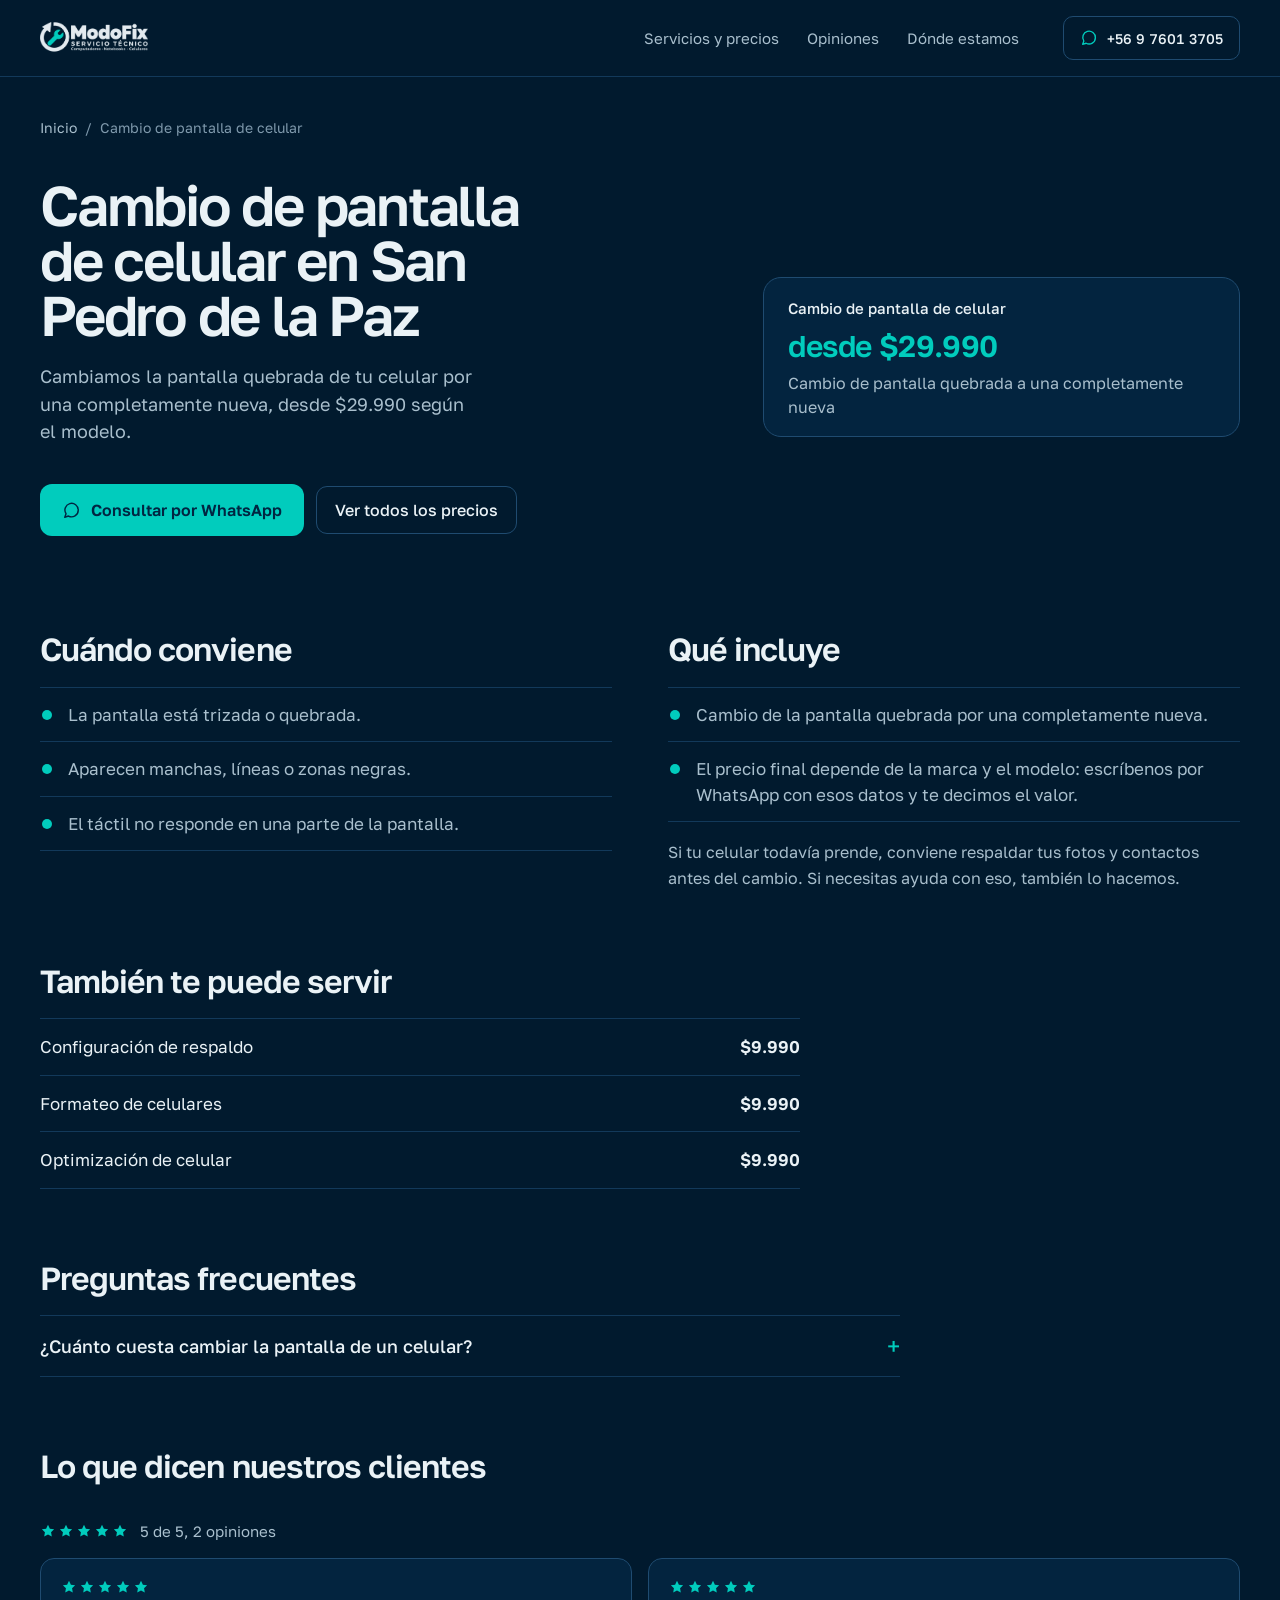
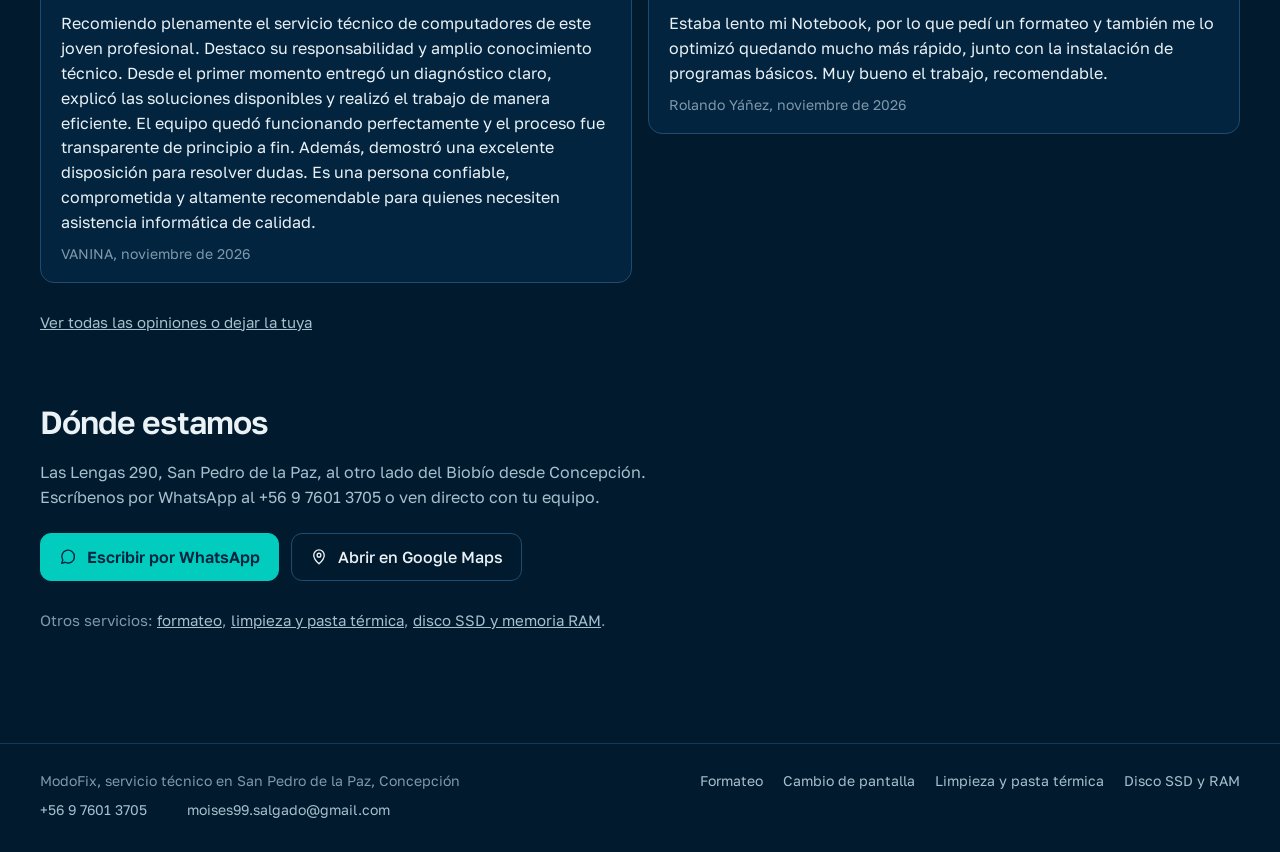
==== commit 2b8ddb83: "Opiniones escritas en el HTML del inicio, de las páginas por servicio y en llms.txt Co-Authored-By: " ====
--- a/cambio-pantalla-celular/index.html
+++ b/cambio-pantalla-celular/index.html
@@ -77,6 +77,8 @@
 
     <section class="mf-svc__sec" aria-labelledby="faq-h"><h2 class="mf-svc__h2" id="faq-h">Preguntas frecuentes</h2><div class="mf-faq__list"><details class="mf-faq__item"><summary>¿Cuánto cuesta cambiar la pantalla de un celular?</summary><p>El cambio de pantalla de celular parte en $29.990 y se cambia la pantalla quebrada por una completamente nueva. El precio final depende del modelo: escríbenos por WhatsApp con la marca y el modelo de tu celular y te decimos el valor.</p></details></div></section>
 
+    <section class="mf-svc__sec mf-svc__ops" aria-labelledby="ops-h"><h2 class="mf-svc__h2" id="ops-h">Lo que dicen nuestros clientes</h2><div class="mf-reviews"><p class="mf-reviews__summary"><span class="mf-review__stars" role="img" aria-label="5 de 5 estrellas"><svg class="is-on" viewBox="0 0 24 24" aria-hidden="true" focusable="false"><path d="M12 2.8l2.84 5.76 6.36.92-4.6 4.48 1.08 6.33L12 17.3l-5.68 2.99 1.08-6.33-4.6-4.48 6.36-.92z"></path></svg><svg class="is-on" viewBox="0 0 24 24" aria-hidden="true" focusable="false"><path d="M12 2.8l2.84 5.76 6.36.92-4.6 4.48 1.08 6.33L12 17.3l-5.68 2.99 1.08-6.33-4.6-4.48 6.36-.92z"></path></svg><svg class="is-on" viewBox="0 0 24 24" aria-hidden="true" focusable="false"><path d="M12 2.8l2.84 5.76 6.36.92-4.6 4.48 1.08 6.33L12 17.3l-5.68 2.99 1.08-6.33-4.6-4.48 6.36-.92z"></path></svg><svg class="is-on" viewBox="0 0 24 24" aria-hidden="true" focusable="false"><path d="M12 2.8l2.84 5.76 6.36.92-4.6 4.48 1.08 6.33L12 17.3l-5.68 2.99 1.08-6.33-4.6-4.48 6.36-.92z"></path></svg><svg class="is-on" viewBox="0 0 24 24" aria-hidden="true" focusable="false"><path d="M12 2.8l2.84 5.76 6.36.92-4.6 4.48 1.08 6.33L12 17.3l-5.68 2.99 1.08-6.33-4.6-4.48 6.36-.92z"></path></svg></span><span>5 de 5, 2 opiniones</span></p><ul class="mf-reviews__list"><li class="mf-review"><span class="mf-review__stars" role="img" aria-label="5 de 5 estrellas"><svg class="is-on" viewBox="0 0 24 24" aria-hidden="true" focusable="false"><path d="M12 2.8l2.84 5.76 6.36.92-4.6 4.48 1.08 6.33L12 17.3l-5.68 2.99 1.08-6.33-4.6-4.48 6.36-.92z"></path></svg><svg class="is-on" viewBox="0 0 24 24" aria-hidden="true" focusable="false"><path d="M12 2.8l2.84 5.76 6.36.92-4.6 4.48 1.08 6.33L12 17.3l-5.68 2.99 1.08-6.33-4.6-4.48 6.36-.92z"></path></svg><svg class="is-on" viewBox="0 0 24 24" aria-hidden="true" focusable="false"><path d="M12 2.8l2.84 5.76 6.36.92-4.6 4.48 1.08 6.33L12 17.3l-5.68 2.99 1.08-6.33-4.6-4.48 6.36-.92z"></path></svg><svg class="is-on" viewBox="0 0 24 24" aria-hidden="true" focusable="false"><path d="M12 2.8l2.84 5.76 6.36.92-4.6 4.48 1.08 6.33L12 17.3l-5.68 2.99 1.08-6.33-4.6-4.48 6.36-.92z"></path></svg><svg class="is-on" viewBox="0 0 24 24" aria-hidden="true" focusable="false"><path d="M12 2.8l2.84 5.76 6.36.92-4.6 4.48 1.08 6.33L12 17.3l-5.68 2.99 1.08-6.33-4.6-4.48 6.36-.92z"></path></svg></span><blockquote class="mf-review__text">Recomiendo plenamente el servicio técnico de computadores de este joven profesional. Destaco su responsabilidad y amplio conocimiento técnico. Desde el primer momento entregó un diagnóstico claro, explicó las soluciones disponibles y realizó el trabajo de manera eficiente. El equipo quedó funcionando perfectamente y el proceso fue transparente de principio a fin. Además, demostró una excelente disposición para resolver dudas. Es una persona confiable, comprometida y altamente recomendable para quienes necesiten asistencia informática de calidad.</blockquote><p class="mf-review__who">VANINA, noviembre de 2026</p></li><li class="mf-review"><span class="mf-review__stars" role="img" aria-label="5 de 5 estrellas"><svg class="is-on" viewBox="0 0 24 24" aria-hidden="true" focusable="false"><path d="M12 2.8l2.84 5.76 6.36.92-4.6 4.48 1.08 6.33L12 17.3l-5.68 2.99 1.08-6.33-4.6-4.48 6.36-.92z"></path></svg><svg class="is-on" viewBox="0 0 24 24" aria-hidden="true" focusable="false"><path d="M12 2.8l2.84 5.76 6.36.92-4.6 4.48 1.08 6.33L12 17.3l-5.68 2.99 1.08-6.33-4.6-4.48 6.36-.92z"></path></svg><svg class="is-on" viewBox="0 0 24 24" aria-hidden="true" focusable="false"><path d="M12 2.8l2.84 5.76 6.36.92-4.6 4.48 1.08 6.33L12 17.3l-5.68 2.99 1.08-6.33-4.6-4.48 6.36-.92z"></path></svg><svg class="is-on" viewBox="0 0 24 24" aria-hidden="true" focusable="false"><path d="M12 2.8l2.84 5.76 6.36.92-4.6 4.48 1.08 6.33L12 17.3l-5.68 2.99 1.08-6.33-4.6-4.48 6.36-.92z"></path></svg><svg class="is-on" viewBox="0 0 24 24" aria-hidden="true" focusable="false"><path d="M12 2.8l2.84 5.76 6.36.92-4.6 4.48 1.08 6.33L12 17.3l-5.68 2.99 1.08-6.33-4.6-4.48 6.36-.92z"></path></svg></span><blockquote class="mf-review__text">Estaba lento mi Notebook, por lo que pedí un formateo y también me lo optimizó quedando mucho más rápido, junto con la instalación de programas básicos. Muy bueno el trabajo, recomendable.</blockquote><p class="mf-review__who">Rolando Yáñez, noviembre de 2026</p></li></ul></div><p class="mf-svc__more"><a href="/#opiniones">Ver todas las opiniones o dejar la tuya</a></p></section>
+
     <section class="mf-svc__sec mf-svc__where" aria-labelledby="where-h">
       <h2 class="mf-svc__h2" id="where-h">Dónde estamos</h2>
       <p class="mf-svc__note">Las Lengas 290, San Pedro de la Paz, al otro lado del Biobío desde Concepción. Escríbenos por WhatsApp al +56 9 7601 3705 o ven directo con tu equipo.</p>
--- a/assets/css/site.css
+++ b/assets/css/site.css
@@ -681,3 +681,5 @@
   .mf-svc__list li, .mf-svc__rows li { font-size: 16px; }
   .mf-svc .mf-404__actions .mf-btn { flex: 1 1 100%; justify-content: center; }
 }
+.mf-svc__ops .mf-reviews__list { display: grid; grid-template-columns: repeat(auto-fit, minmax(min(100%, 340px), 1fr)); gap: 16px; align-items: start; }
+.mf-svc__ops .mf-review { margin: 0; }
